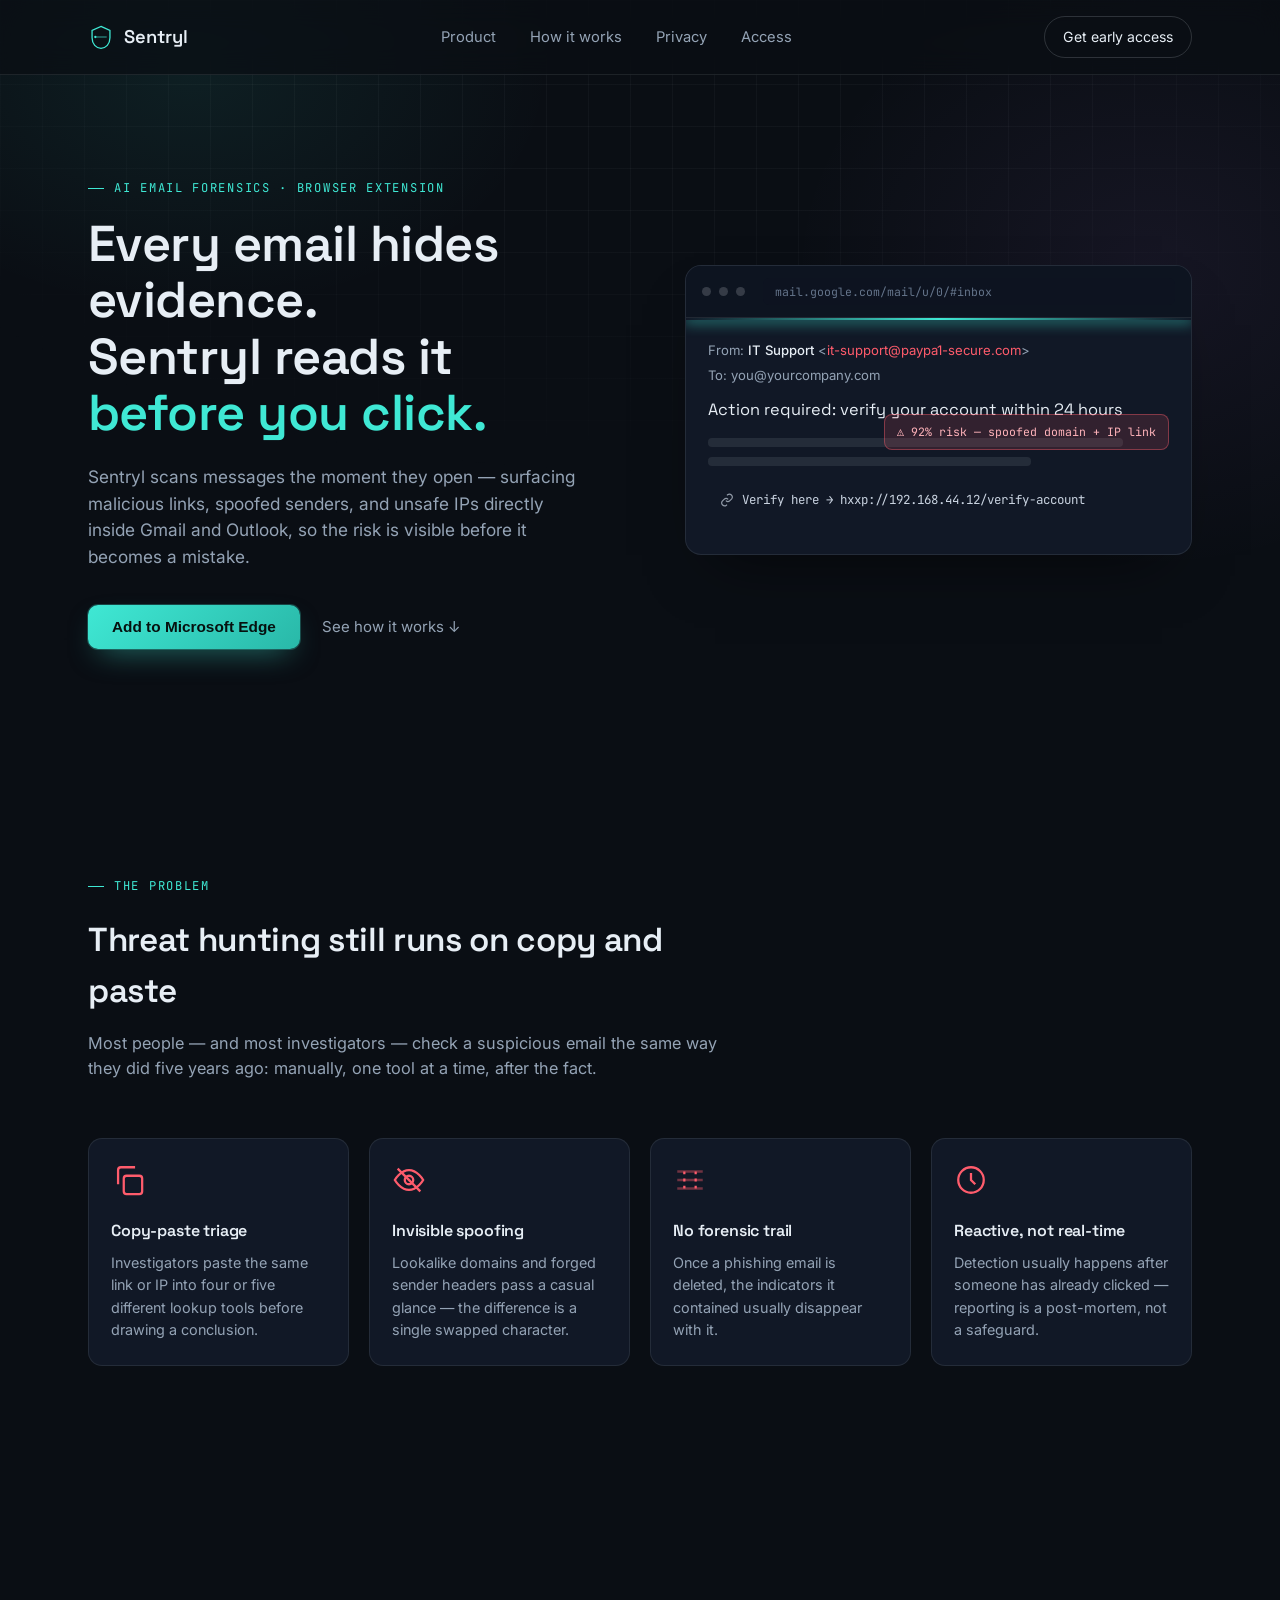
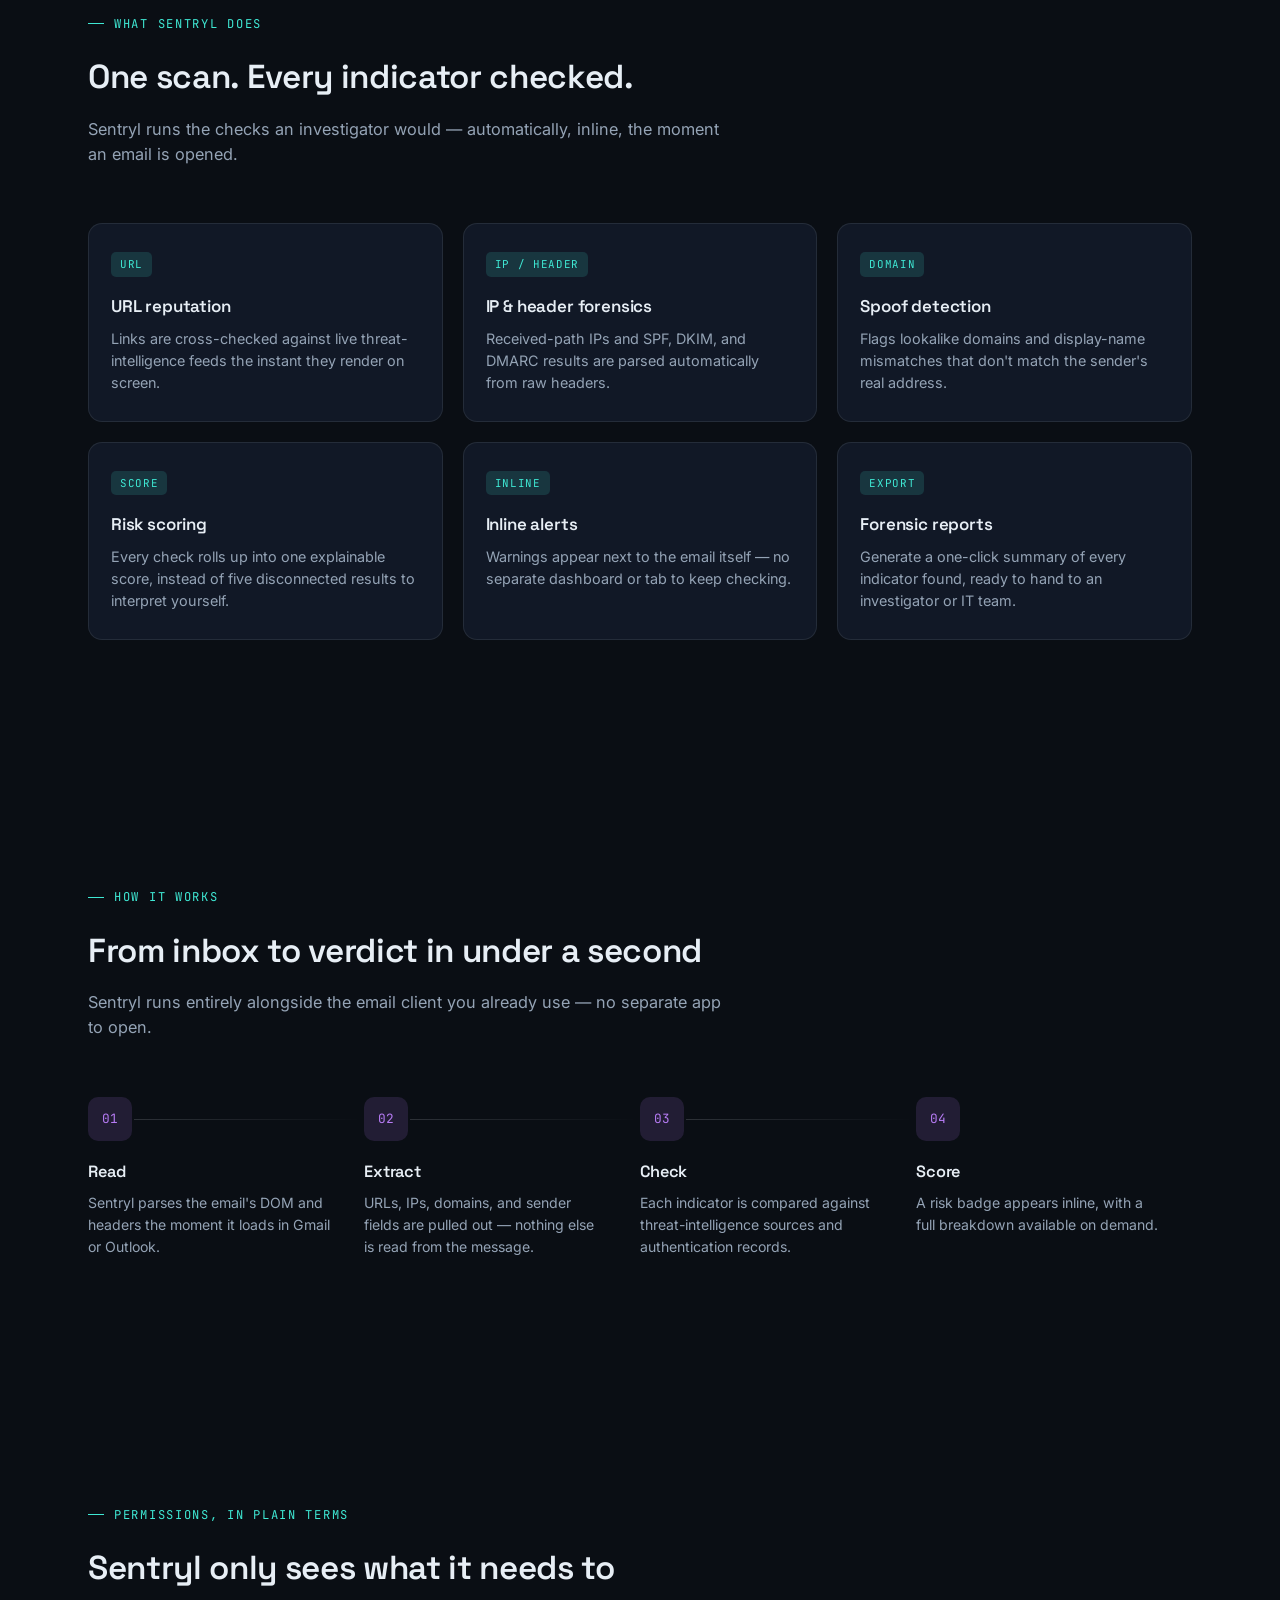
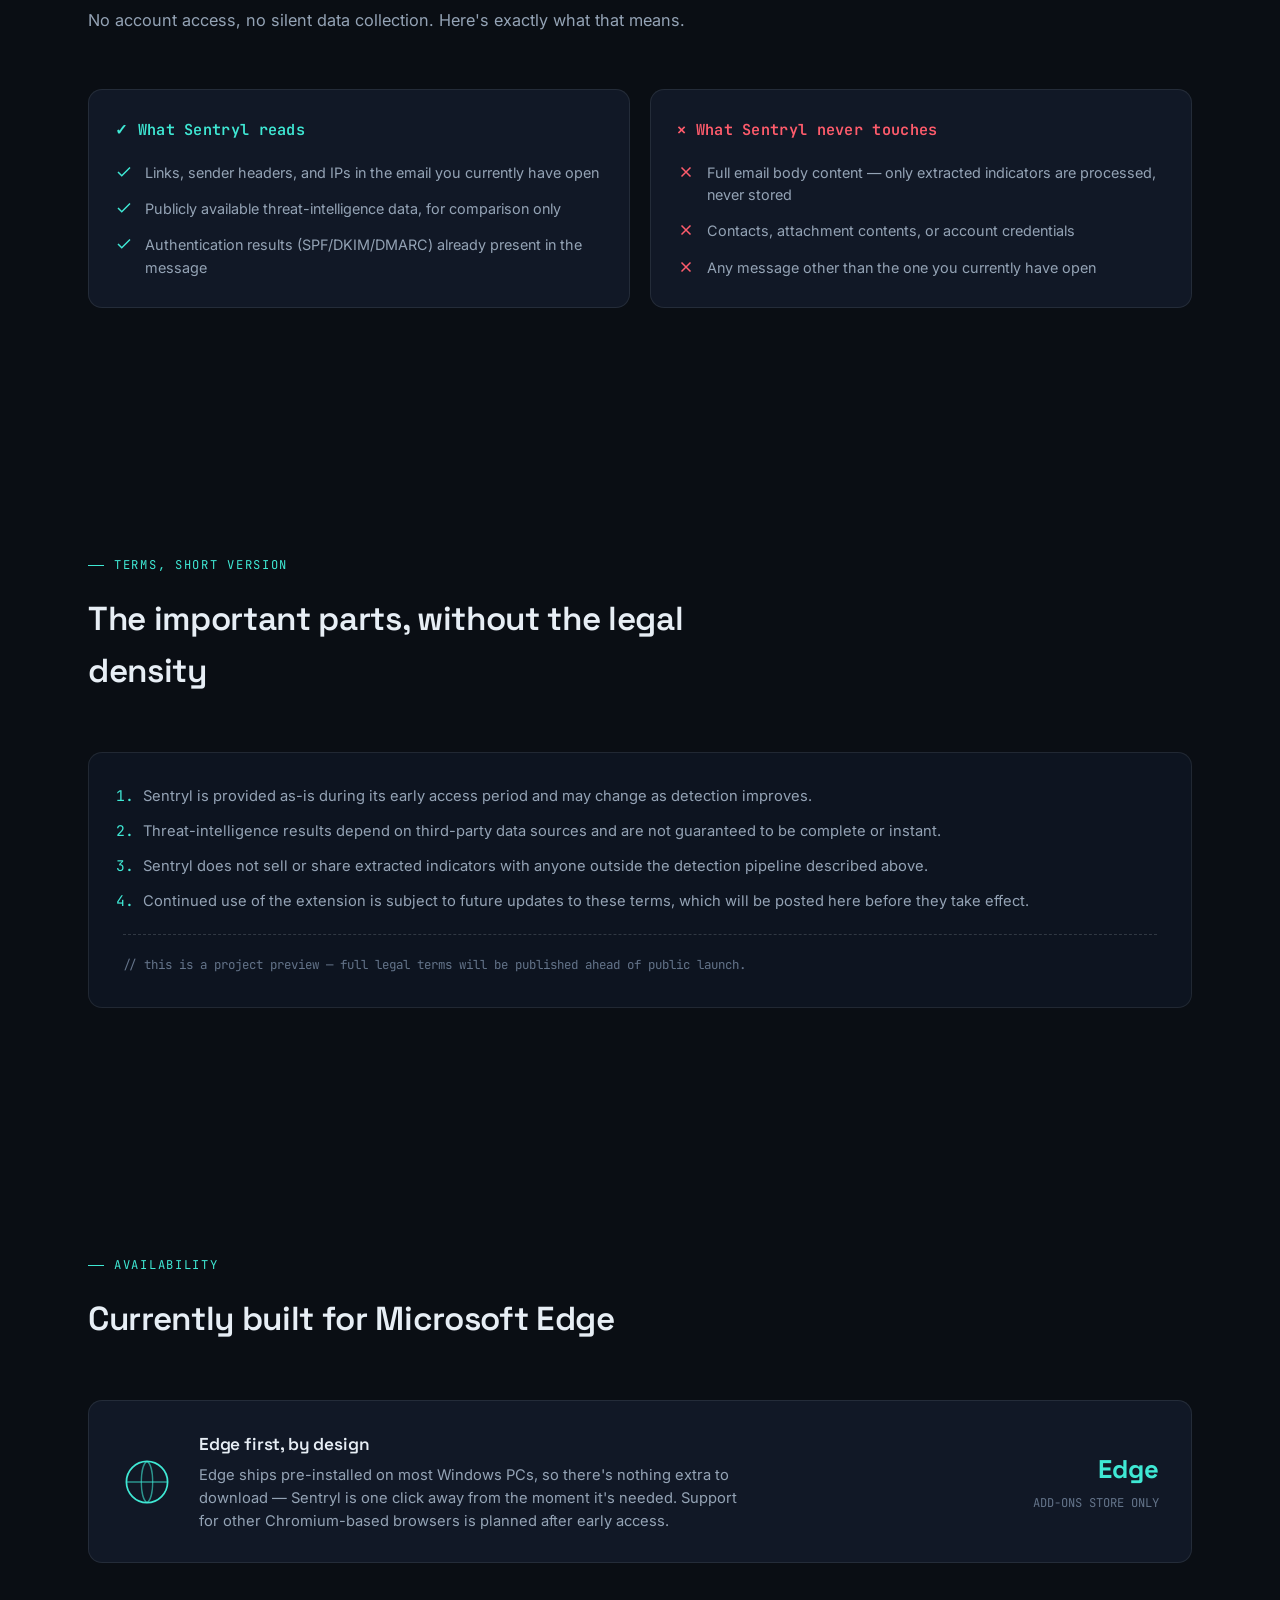
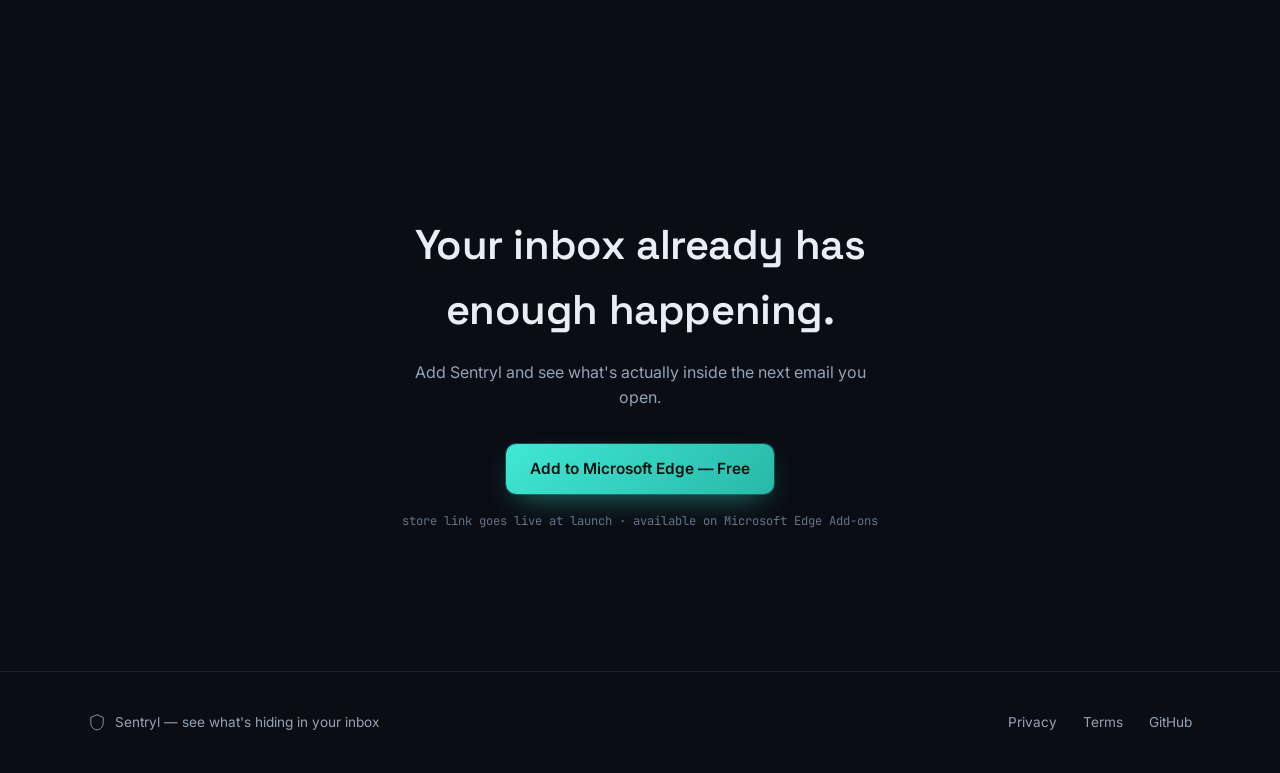
==== index.html @ f39b72b2 "Add files via upload" ====
<!DOCTYPE html>
<html lang="en">
<head>
<meta charset="UTF-8">
<meta name="viewport" content="width=device-width, initial-scale=1.0">
<title>Sentryl — See what's hiding in your inbox</title>
<link rel="preconnect" href="https://fonts.googleapis.com">
<link rel="preconnect" href="https://fonts.gstatic.com" crossorigin>
<link href="https://fonts.googleapis.com/css2?family=Space+Grotesk:wght@400;500;600;700&family=Inter:wght@400;500;600&family=JetBrains+Mono:wght@400;500;600&display=swap" rel="stylesheet">
<style>
  :root{
    --bg: #0a0e14;
    --bg-alt: #0d1320;
    --panel: #111826;
    --panel-2: #0d1420;
    --border: rgba(231,238,245,0.09);
    --border-strong: rgba(231,238,245,0.16);
    --text: #e7eef5;
    --muted: #94a3b5;
    --muted-dim: #64748a;
    --cyan: #3fe8d4;
    --cyan-dim: rgba(63,232,212,0.14);
    --violet: #b77cf5;
    --violet-dim: rgba(183,124,245,0.14);
    --danger: #ff5c6c;
    --danger-dim: rgba(255,92,108,0.14);
    --radius: 14px;
    --container: 1160px;
  }

  *{ box-sizing: border-box; }
  html{ scroll-behavior: smooth; }

  body{
    margin:0;
    background: var(--bg);
    color: var(--text);
    font-family: 'Inter', system-ui, sans-serif;
    line-height: 1.55;
    -webkit-font-smoothing: antialiased;
  }

  h1,h2,h3{
    font-family: 'Space Grotesk', sans-serif;
    font-weight: 600;
    letter-spacing: -0.01em;
    margin: 0;
  }

  .mono{ font-family: 'JetBrains Mono', monospace; }

  a{ color: inherit; text-decoration: none; }
  img{ max-width:100%; display:block; }

  ::selection{ background: var(--cyan-dim); color: var(--cyan); }

  :focus-visible{
    outline: 2px solid var(--cyan);
    outline-offset: 3px;
    border-radius: 4px;
  }

  .container{
    max-width: var(--container);
    margin: 0 auto;
    padding: 0 28px;
  }

  section{ position: relative; padding: 120px 0; }
  @media (max-width: 720px){ section{ padding: 80px 0; } }

  /* ---------- background atmosphere ---------- */
  .grid-glow{
    position: fixed;
    inset: 0;
    z-index: -1;
    background:
      radial-gradient(600px 400px at 15% 8%, rgba(63,232,212,0.08), transparent 60%),
      radial-gradient(600px 500px at 90% 30%, rgba(183,124,245,0.07), transparent 60%),
      linear-gradient(var(--bg), var(--bg));
    background-color: var(--bg);
  }
  .grid-glow::before{
    content:"";
    position:absolute; inset:0;
    background-image:
      linear-gradient(rgba(231,238,245,0.035) 1px, transparent 1px),
      linear-gradient(90deg, rgba(231,238,245,0.035) 1px, transparent 1px);
    background-size: 42px 42px;
    mask-image: radial-gradient(ellipse 80% 60% at 50% 0%, #000 40%, transparent 90%);
  }

  /* ---------- nav ---------- */
  header{
    position: sticky; top:0; z-index: 50;
    background: rgba(10,14,20,0.72);
    backdrop-filter: blur(14px);
    border-bottom: 1px solid var(--border);
  }
  .nav{
    display:flex; align-items:center; justify-content:space-between;
    height: 74px;
  }
  .brand{ display:flex; align-items:center; gap:10px; font-family:'Space Grotesk'; font-weight:600; font-size:1.15rem; }
  .brand svg{ width:26px; height:26px; }
  .nav-links{ display:flex; gap:34px; }
  .nav-links a{
    font-size: 0.92rem; color: var(--muted); transition: color .2s ease;
  }
  .nav-links a:hover{ color: var(--text); }
  .nav-cta{
    display:inline-flex; align-items:center; gap:8px;
    background: transparent;
    border: 1px solid var(--border-strong);
    color: var(--text);
    padding: 9px 18px;
    border-radius: 999px;
    font-size: 0.88rem;
    cursor:pointer;
    transition: border-color .2s ease, background .2s ease;
  }
  .nav-cta:hover{ border-color: var(--cyan); background: var(--cyan-dim); }
  .nav-mobile-hide{ display:flex; }
  @media (max-width: 780px){ .nav-mobile-hide{ display:none; } }

  /* ---------- eyebrow ---------- */
  .eyebrow{
    display:inline-flex; align-items:center; gap:10px;
    font-family:'JetBrains Mono', monospace;
    font-size: 0.76rem;
    letter-spacing: 0.14em;
    text-transform: uppercase;
    color: var(--cyan);
    margin-bottom: 18px;
  }
  .eyebrow::before{
    content:""; width:16px; height:1px; background: var(--cyan);
  }

  /* ---------- hero ---------- */
  .hero{ padding-top: 96px; padding-bottom: 100px; }
  .hero-grid{
    display:grid; grid-template-columns: 1.05fr 1fr; gap: 64px; align-items:center;
  }
  @media (max-width: 900px){ .hero-grid{ grid-template-columns: 1fr; gap: 56px; } }

  .hero h1{
    font-size: clamp(2.1rem, 4vw, 3.15rem);
    line-height: 1.12;
  }
  .hero h1 .accent{ color: var(--cyan); }
  .hero p.lead{
    color: var(--muted);
    font-size: 1.08rem;
    max-width: 46ch;
    margin-top: 22px;
  }
  .hero-actions{ display:flex; align-items:center; gap: 22px; margin-top: 34px; flex-wrap: wrap; }

  .btn-primary{
    display:inline-flex; align-items:center; gap:10px;
    background: linear-gradient(135deg, var(--cyan), #29b8a8);
    color: #06110f;
    font-weight: 600;
    padding: 13px 24px;
    border-radius: 10px;
    font-size: 0.96rem;
    border: none;
    cursor: pointer;
    box-shadow: 0 0 0 1px rgba(63,232,212,0.25), 0 12px 30px -12px rgba(63,232,212,0.55);
    transition: transform .18s ease, box-shadow .18s ease;
  }
  .btn-primary:hover{ transform: translateY(-2px); box-shadow: 0 0 0 1px rgba(63,232,212,0.4), 0 16px 36px -10px rgba(63,232,212,0.7); }

  .link-more{
    display:inline-flex; align-items:center; gap:7px;
    color: var(--muted); font-size: 0.94rem;
    border-bottom: 1px solid transparent;
    transition: color .2s ease, border-color .2s ease;
  }
  .link-more:hover{ color: var(--text); border-color: var(--muted); }

  /* ---------- mock browser / scan visual ---------- */
  .scan-card{
    background: var(--panel);
    border: 1px solid var(--border);
    border-radius: 16px;
    overflow: hidden;
    box-shadow: 0 30px 60px -30px rgba(0,0,0,0.6);
  }
  .chrome-bar{
    display:flex; align-items:center; gap:8px;
    padding: 12px 16px;
    background: var(--panel-2);
    border-bottom: 1px solid var(--border);
  }
  .dot{ width:9px; height:9px; border-radius:50%; background: rgba(231,238,245,0.18); }
  .addr{
    margin-left: 10px;
    font-family:'JetBrains Mono', monospace;
    font-size: 0.72rem;
    color: var(--muted-dim);
    background: var(--bg-alt);
    padding: 5px 12px;
    border-radius: 6px;
    flex:1;
    overflow:hidden; white-space:nowrap; text-overflow:ellipsis;
  }

  .email-view{
    position: relative;
    padding: 22px 22px 26px;
    height: 236px;
    overflow: hidden;
  }
  .email-meta{ font-size: 0.82rem; color: var(--muted); margin-bottom: 4px; }
  .email-meta b{ color: var(--text); font-weight:500; }
  .email-meta .from-domain{ color: var(--danger); }
  .email-subject{ font-family:'Space Grotesk'; font-size: 1.02rem; margin: 12px 0 16px; }
  .email-body-line{ height: 9px; border-radius: 4px; background: rgba(231,238,245,0.09); margin-bottom: 10px; }
  .email-body-line.w-90{ width: 90%; }
  .email-body-line.w-70{ width: 70%; }

  .flagged-link{
    position: relative;
    display:flex; align-items:center; gap:8px;
    font-family:'JetBrains Mono', monospace;
    font-size: 0.78rem;
    color: #c9d3e0;
    background: transparent;
    border: 1px solid transparent;
    border-radius: 7px;
    padding: 9px 11px;
    margin-top: 14px;
    animation: flagPulse 4.5s linear infinite;
  }
  .flagged-link svg{ width:14px; height:14px; flex-shrink:0; opacity:.7; }

  .risk-badge{
    position:absolute;
    top: 96px; right: 22px;
    display:flex; align-items:center; gap:8px;
    background: var(--danger-dim);
    border: 1px solid rgba(255,92,108,0.4);
    color: #ffb3ba;
    font-family:'JetBrains Mono', monospace;
    font-size: 0.72rem;
    padding: 8px 12px;
    border-radius: 8px;
    animation: badgeIn 4.5s linear infinite;
  }

  .scan-line{
    position:absolute; left:0; right:0; top:0;
    height: 2px;
    background: linear-gradient(90deg, transparent, var(--cyan), transparent);
    box-shadow: 0 0 14px 2px rgba(63,232,212,0.7);
    animation: sweep 4.5s linear infinite;
  }

  @keyframes sweep{
    0%   { transform: translateY(0);    opacity: .95; }
    46%  { transform: translateY(206px);opacity: .95; }
    54%  { opacity: 0; }
    100% { opacity: 0; transform: translateY(0); }
  }
  @keyframes flagPulse{
    0%, 44%  { background: transparent; border-color: transparent; }
    50%, 82% { background: rgba(255,92,108,0.12); border-color: rgba(255,92,108,0.4); }
    92%,100% { background: transparent; border-color: transparent; }
  }
  @keyframes badgeIn{
    0%, 46%  { opacity: 0; transform: translate(8px,-4px) scale(.94); }
    54%, 84% { opacity: 1; transform: translate(0,0) scale(1); }
    94%,100% { opacity: 0; transform: translate(8px,-4px) scale(.94); }
  }

  /* ---------- reveal on scroll ---------- */
  .reveal{ opacity: 0; transform: translateY(18px); transition: opacity .7s ease, transform .7s ease; }
  .reveal.in-view{ opacity: 1; transform: translateY(0); }

  /* ---------- section heads ---------- */
  .section-head{ max-width: 640px; margin-bottom: 56px; }
  .section-head h2{ font-size: clamp(1.6rem, 2.6vw, 2.1rem); }
  .section-head p{ color: var(--muted); margin-top: 14px; font-size: 1.02rem; }

  /* ---------- problem cards ---------- */
  .problem-grid{ display:grid; grid-template-columns: repeat(4, 1fr); gap: 20px; }
  @media (max-width: 980px){ .problem-grid{ grid-template-columns: repeat(2, 1fr); } }
  @media (max-width: 560px){ .problem-grid{ grid-template-columns: 1fr; } }

  .p-card{
    background: var(--panel);
    border: 1px solid var(--border);
    border-radius: var(--radius);
    padding: 24px 22px;
  }
  .p-card .icon{ width:34px; height:34px; color: var(--danger); margin-bottom: 16px; }
  .p-card h3{ font-size: 1rem; font-weight:600; margin-bottom:8px; }
  .p-card p{ color: var(--muted); font-size: 0.9rem; margin:0; }

  /* ---------- feature grid ---------- */
  .feature-grid{ display:grid; grid-template-columns: repeat(3, 1fr); gap: 20px; }
  @media (max-width: 900px){ .feature-grid{ grid-template-columns: repeat(2, 1fr); } }
  @media (max-width: 560px){ .feature-grid{ grid-template-columns: 1fr; } }

  .f-card{
    background: var(--panel);
    border: 1px solid var(--border);
    border-radius: var(--radius);
    padding: 26px 22px;
    transition: border-color .25s ease, transform .25s ease;
  }
  .f-card:hover{ border-color: rgba(63,232,212,0.35); transform: translateY(-3px); }
  .f-tag{
    display:inline-block;
    font-family:'JetBrains Mono', monospace;
    font-size: 0.68rem;
    letter-spacing: 0.06em;
    color: var(--cyan);
    background: var(--cyan-dim);
    padding: 4px 9px;
    border-radius: 5px;
    margin-bottom: 16px;
  }
  .f-card h3{ font-size: 1.06rem; margin-bottom: 8px; }
  .f-card p{ color: var(--muted); font-size: 0.9rem; margin:0; }

  /* ---------- how it works ---------- */
  .steps{
    display:grid; grid-template-columns: repeat(4, 1fr); gap: 0;
    position: relative;
  }
  @media (max-width: 900px){ .steps{ grid-template-columns: 1fr; gap: 28px; } }

  .step{ position: relative; padding: 0 22px 0 0; }
  .step:not(:last-child)::after{
    content:"";
    position:absolute; top: 22px; right: -2px; width: calc(100% - 44px); height: 1px;
    background: linear-gradient(90deg, var(--border-strong), transparent);
  }
  @media (max-width: 900px){ .step:not(:last-child)::after{ display:none; } }
  .step-num{
    font-family:'JetBrains Mono', monospace;
    font-size: 0.8rem;
    color: var(--violet);
    background: var(--violet-dim);
    width: 44px; height: 44px;
    display:flex; align-items:center; justify-content:center;
    border-radius: 10px;
    margin-bottom: 18px;
  }
  .step h3{ font-size: 1.02rem; margin-bottom: 8px; }
  .step p{ color: var(--muted); font-size: 0.88rem; margin: 0; padding-right: 12px; }

  /* ---------- permissions ---------- */
  .perm-grid{ display:grid; grid-template-columns: 1fr 1fr; gap: 20px; }
  @media (max-width: 760px){ .perm-grid{ grid-template-columns: 1fr; } }
  .perm-card{
    background: var(--panel);
    border: 1px solid var(--border);
    border-radius: var(--radius);
    padding: 28px 26px;
  }
  .perm-card h3{
    display:flex; align-items:center; gap:10px;
    font-size: 0.95rem; font-family:'JetBrains Mono', monospace; letter-spacing:0.02em;
    margin-bottom: 20px;
  }
  .perm-card.yes h3{ color: var(--cyan); }
  .perm-card.no h3{ color: var(--danger); }
  .perm-list{ list-style:none; margin:0; padding:0; display:flex; flex-direction:column; gap:14px; }
  .perm-list li{ display:flex; gap:12px; font-size: 0.9rem; color: var(--muted); }
  .perm-list svg{ width:18px; height:18px; flex-shrink:0; margin-top:1px; }
  .perm-card.yes svg{ color: var(--cyan); }
  .perm-card.no svg{ color: var(--danger); }

  /* ---------- terms ---------- */
  .terms-panel{
    background: var(--panel-2);
    border: 1px solid var(--border);
    border-radius: var(--radius);
    padding: 32px 34px;
  }
  .terms-panel ol{ margin: 0; padding-left: 20px; color: var(--muted); font-size: 0.92rem; display:flex; flex-direction:column; gap: 12px; }
  .terms-panel li::marker{ color: var(--cyan); font-family:'JetBrains Mono', monospace; }
  .terms-note{
    margin-top: 22px;
    padding-top: 20px;
    border-top: 1px dashed var(--border-strong);
    font-family:'JetBrains Mono', monospace;
    font-size: 0.78rem;
    color: var(--muted-dim);
  }

  /* ---------- availability ---------- */
  .avail-box{
    display:flex; align-items:center; gap: 26px;
    background: var(--panel);
    border: 1px solid var(--border);
    border-radius: var(--radius);
    padding: 30px 32px;
    flex-wrap: wrap;
  }
  .browser-icon{ width:52px; height:52px; flex-shrink:0; }
  .avail-box h3{ font-size: 1.08rem; margin-bottom: 6px; }
  .avail-box p{ color: var(--muted); font-size: 0.92rem; margin:0; max-width: 60ch; }
  .avail-box .stat{ margin-left:auto; text-align:right; }
  @media (max-width: 640px){ .avail-box .stat{ margin-left:0; text-align:left; } }
  .avail-box .stat b{ font-family:'Space Grotesk'; font-size: 1.6rem; color: var(--cyan); display:block; }
  .avail-box .stat span{ font-size: 0.76rem; color: var(--muted-dim); font-family:'JetBrains Mono', monospace; }

  /* ---------- final cta ---------- */
  .cta-section{
    text-align:center;
    padding: 130px 0 140px;
  }
  .cta-section h2{ font-size: clamp(1.8rem, 3.4vw, 2.6rem); max-width: 20ch; margin: 0 auto; }
  .cta-section p{ color: var(--muted); margin: 18px auto 34px; max-width: 46ch; }
  .cta-note{ margin-top: 18px; font-family:'JetBrains Mono', monospace; font-size: 0.76rem; color: var(--muted-dim); }

  /* ---------- footer ---------- */
  footer{
    border-top: 1px solid var(--border);
    padding: 40px 0;
  }
  .footer-row{ display:flex; justify-content:space-between; align-items:center; flex-wrap:wrap; gap: 16px; }
  .footer-links{ display:flex; gap: 26px; }
  .footer-links a{ font-size: 0.85rem; color: var(--muted); }
  .footer-links a:hover{ color: var(--text); }
  .footer-brand{ display:flex; align-items:center; gap:9px; color: var(--muted); font-size: 0.85rem; }

  @media (prefers-reduced-motion: reduce){
    *{ animation-duration: 0.001ms !important; animation-iteration-count: 1 !important; transition-duration: 0.001ms !important; }
  }
</style>
</head>
<body>

<div class="grid-glow"></div>

<header>
  <div class="container nav">
    <div class="brand">
      <svg viewBox="0 0 32 32" fill="none">
        <path d="M16 3 27 8v9c0 8-5 12.5-11 13-6-.5-11-5-11-13V8L16 3Z" stroke="#3fe8d4" stroke-width="1.6"/>
        <path d="M9 16h14" stroke="#3fe8d4" stroke-width="1.6" opacity="0.55"/>
        <circle cx="9" cy="16" r="1.4" fill="#3fe8d4"/>
      </svg>
      Sentryl
    </div>
    <nav class="nav-links nav-mobile-hide">
      <a href="#solution">Product</a>
      <a href="#how-it-works">How it works</a>
      <a href="#permissions">Privacy</a>
      <a href="#availability">Access</a>
    </nav>
    <a href="#cta" class="nav-cta">Get early access</a>
  </div>
</header>

<main>

  <!-- HERO -->
  <section class="hero">
    <div class="container hero-grid">
      <div>
        <div class="eyebrow">AI email forensics · browser extension</div>
        <h1>Every email hides evidence.<br>Sentryl reads it <span class="accent">before you click.</span></h1>
        <p class="lead">Sentryl scans messages the moment they open — surfacing malicious links, spoofed senders, and unsafe IPs directly inside Gmail and Outlook, so the risk is visible before it becomes a mistake.</p>
        <div class="hero-actions">
          <button class="btn-primary" onclick="document.getElementById('cta').scrollIntoView({behavior:'smooth'})">
            Add to Microsoft Edge
          </button>
          <a href="#how-it-works" class="link-more">See how it works ↓</a>
        </div>
      </div>

      <div class="scan-card reveal">
        <div class="chrome-bar">
          <span class="dot"></span><span class="dot"></span><span class="dot"></span>
          <span class="addr mono">mail.google.com/mail/u/0/#inbox</span>
        </div>
        <div class="email-view">
          <div class="scan-line"></div>
          <div class="email-meta">From: <b>IT Support</b> &lt;<span class="from-domain">it-support@paypa1-secure.com</span>&gt;</div>
          <div class="email-meta">To: you@yourcompany.com</div>
          <div class="email-subject">Action required: verify your account within 24 hours</div>
          <div class="email-body-line w-90"></div>
          <div class="email-body-line w-70"></div>
          <div class="flagged-link mono">
            <svg viewBox="0 0 24 24" fill="none" stroke="currentColor" stroke-width="2"><path d="M10 13a5 5 0 0 0 7 0l3-3a5 5 0 0 0-7-7l-1 1"/><path d="M14 11a5 5 0 0 0-7 0l-3 3a5 5 0 0 0 7 7l1-1"/></svg>
            Verify here → hxxp://192.168.44.12/verify-account
          </div>
          <div class="risk-badge">⚠ 92% risk — spoofed domain + IP link</div>
        </div>
      </div>
    </div>
  </section>

  <!-- PROBLEM -->
  <section id="problem">
    <div class="container">
      <div class="section-head reveal">
        <div class="eyebrow">The problem</div>
        <h2>Threat hunting still runs on copy and paste</h2>
        <p>Most people — and most investigators — check a suspicious email the same way they did five years ago: manually, one tool at a time, after the fact.</p>
      </div>
      <div class="problem-grid">
        <div class="p-card reveal">
          <svg class="icon" viewBox="0 0 24 24" fill="none" stroke="currentColor" stroke-width="1.6"><rect x="9" y="9" width="13" height="13" rx="2"/><path d="M5 15V5a2 2 0 0 1 2-2h10"/></svg>
          <h3>Copy-paste triage</h3>
          <p>Investigators paste the same link or IP into four or five different lookup tools before drawing a conclusion.</p>
        </div>
        <div class="p-card reveal">
          <svg class="icon" viewBox="0 0 24 24" fill="none" stroke="currentColor" stroke-width="1.6"><path d="M2 12s4-7 10-7 10 7 10 7-4 7-10 7-10-7-10-7Z"/><circle cx="12" cy="12" r="3"/><path d="M4 4l16 16"/></svg>
          <h3>Invisible spoofing</h3>
          <p>Lookalike domains and forged sender headers pass a casual glance — the difference is a single swapped character.</p>
        </div>
        <div class="p-card reveal">
          <svg class="icon" viewBox="0 0 24 24" fill="none" stroke="currentColor" stroke-width="1.6"><path d="M3 6h18M3 12h18M3 18h18" opacity=".4"/><path d="M8 6v12M16 6v12" stroke-dasharray="2 3"/></svg>
          <h3>No forensic trail</h3>
          <p>Once a phishing email is deleted, the indicators it contained usually disappear with it.</p>
        </div>
        <div class="p-card reveal">
          <svg class="icon" viewBox="0 0 24 24" fill="none" stroke="currentColor" stroke-width="1.6"><circle cx="12" cy="12" r="9"/><path d="M12 7v5l3 3"/></svg>
          <h3>Reactive, not real-time</h3>
          <p>Detection usually happens after someone has already clicked — reporting is a post-mortem, not a safeguard.</p>
        </div>
      </div>
    </div>
  </section>

  <!-- SOLUTION -->
  <section id="solution">
    <div class="container">
      <div class="section-head reveal">
        <div class="eyebrow">What Sentryl does</div>
        <h2>One scan. Every indicator checked.</h2>
        <p>Sentryl runs the checks an investigator would — automatically, inline, the moment an email is opened.</p>
      </div>
      <div class="feature-grid">
        <div class="f-card reveal">
          <span class="f-tag">URL</span>
          <h3>URL reputation</h3>
          <p>Links are cross-checked against live threat-intelligence feeds the instant they render on screen.</p>
        </div>
        <div class="f-card reveal">
          <span class="f-tag">IP / HEADER</span>
          <h3>IP &amp; header forensics</h3>
          <p>Received-path IPs and SPF, DKIM, and DMARC results are parsed automatically from raw headers.</p>
        </div>
        <div class="f-card reveal">
          <span class="f-tag">DOMAIN</span>
          <h3>Spoof detection</h3>
          <p>Flags lookalike domains and display-name mismatches that don't match the sender's real address.</p>
        </div>
        <div class="f-card reveal">
          <span class="f-tag">SCORE</span>
          <h3>Risk scoring</h3>
          <p>Every check rolls up into one explainable score, instead of five disconnected results to interpret yourself.</p>
        </div>
        <div class="f-card reveal">
          <span class="f-tag">INLINE</span>
          <h3>Inline alerts</h3>
          <p>Warnings appear next to the email itself — no separate dashboard or tab to keep checking.</p>
        </div>
        <div class="f-card reveal">
          <span class="f-tag">EXPORT</span>
          <h3>Forensic reports</h3>
          <p>Generate a one-click summary of every indicator found, ready to hand to an investigator or IT team.</p>
        </div>
      </div>
    </div>
  </section>

  <!-- HOW IT WORKS -->
  <section id="how-it-works">
    <div class="container">
      <div class="section-head reveal">
        <div class="eyebrow">How it works</div>
        <h2>From inbox to verdict in under a second</h2>
        <p>Sentryl runs entirely alongside the email client you already use — no separate app to open.</p>
      </div>
      <div class="steps">
        <div class="step reveal">
          <div class="step-num mono">01</div>
          <h3>Read</h3>
          <p>Sentryl parses the email's DOM and headers the moment it loads in Gmail or Outlook.</p>
        </div>
        <div class="step reveal">
          <div class="step-num mono">02</div>
          <h3>Extract</h3>
          <p>URLs, IPs, domains, and sender fields are pulled out — nothing else is read from the message.</p>
        </div>
        <div class="step reveal">
          <div class="step-num mono">03</div>
          <h3>Check</h3>
          <p>Each indicator is compared against threat-intelligence sources and authentication records.</p>
        </div>
        <div class="step reveal">
          <div class="step-num mono">04</div>
          <h3>Score</h3>
          <p>A risk badge appears inline, with a full breakdown available on demand.</p>
        </div>
      </div>
    </div>
  </section>

  <!-- PERMISSIONS -->
  <section id="permissions">
    <div class="container">
      <div class="section-head reveal">
        <div class="eyebrow">Permissions, in plain terms</div>
        <h2>Sentryl only sees what it needs to</h2>
        <p>No account access, no silent data collection. Here's exactly what that means.</p>
      </div>
      <div class="perm-grid">
        <div class="perm-card yes reveal">
          <h3>✓ What Sentryl reads</h3>
          <ul class="perm-list">
            <li><svg viewBox="0 0 24 24" fill="none" stroke="currentColor" stroke-width="2"><path d="M20 6 9 17l-5-5"/></svg>Links, sender headers, and IPs in the email you currently have open</li>
            <li><svg viewBox="0 0 24 24" fill="none" stroke="currentColor" stroke-width="2"><path d="M20 6 9 17l-5-5"/></svg>Publicly available threat-intelligence data, for comparison only</li>
            <li><svg viewBox="0 0 24 24" fill="none" stroke="currentColor" stroke-width="2"><path d="M20 6 9 17l-5-5"/></svg>Authentication results (SPF/DKIM/DMARC) already present in the message</li>
          </ul>
        </div>
        <div class="perm-card no reveal">
          <h3>✕ What Sentryl never touches</h3>
          <ul class="perm-list">
            <li><svg viewBox="0 0 24 24" fill="none" stroke="currentColor" stroke-width="2"><path d="M18 6 6 18M6 6l12 12"/></svg>Full email body content — only extracted indicators are processed, never stored</li>
            <li><svg viewBox="0 0 24 24" fill="none" stroke="currentColor" stroke-width="2"><path d="M18 6 6 18M6 6l12 12"/></svg>Contacts, attachment contents, or account credentials</li>
            <li><svg viewBox="0 0 24 24" fill="none" stroke="currentColor" stroke-width="2"><path d="M18 6 6 18M6 6l12 12"/></svg>Any message other than the one you currently have open</li>
          </ul>
        </div>
      </div>
    </div>
  </section>

  <!-- TERMS -->
  <section id="terms">
    <div class="container">
      <div class="section-head reveal">
        <div class="eyebrow">Terms, short version</div>
        <h2>The important parts, without the legal density</h2>
      </div>
      <div class="terms-panel reveal">
        <ol>
          <li>Sentryl is provided as-is during its early access period and may change as detection improves.</li>
          <li>Threat-intelligence results depend on third-party data sources and are not guaranteed to be complete or instant.</li>
          <li>Sentryl does not sell or share extracted indicators with anyone outside the detection pipeline described above.</li>
          <li>Continued use of the extension is subject to future updates to these terms, which will be posted here before they take effect.</li>
        </ol>
        <div class="terms-note">// this is a project preview — full legal terms will be published ahead of public launch.</div>
      </div>
    </div>
  </section>

  <!-- AVAILABILITY -->
  <section id="availability">
    <div class="container">
      <div class="section-head reveal">
        <div class="eyebrow">Availability</div>
        <h2>Currently built for Microsoft Edge</h2>
      </div>
      <div class="avail-box reveal">
        <svg class="browser-icon" viewBox="0 0 48 48" fill="none">
          <circle cx="24" cy="24" r="19" stroke="#3fe8d4" stroke-width="1.6"/>
          <path d="M24 5c7 4 7 34 0 38M24 5c-7 4-7 34 0 38" stroke="#3fe8d4" stroke-width="1.2" opacity=".6"/>
          <path d="M5 24h38" stroke="#3fe8d4" stroke-width="1.2" opacity=".6"/>
        </svg>
        <div>
          <h3>Edge first, by design</h3>
          <p>Edge ships pre-installed on most Windows PCs, so there's nothing extra to download — Sentryl is one click away from the moment it's needed. Support for other Chromium-based browsers is planned after early access.</p>
        </div>
        <div class="stat">
          <b>Edge</b>
          <span>ADD-ONS STORE ONLY</span>
        </div>
      </div>
    </div>
  </section>

  <!-- FINAL CTA -->
  <section class="cta-section" id="cta">
    <div class="container">
      <div class="reveal">
        <h2>Your inbox already has enough happening.</h2>
        <p>Add Sentryl and see what's actually inside the next email you open.</p>
        <a href="#" class="btn-primary" style="text-decoration:none;">Add to Microsoft Edge — Free</a>
        <div class="cta-note">store link goes live at launch · available on Microsoft Edge Add-ons</div>
      </div>
    </div>
  </section>

</main>

<footer>
  <div class="container footer-row">
    <div class="footer-brand">
      <svg width="18" height="18" viewBox="0 0 32 32" fill="none"><path d="M16 3 27 8v9c0 8-5 12.5-11 13-6-.5-11-5-11-13V8L16 3Z" stroke="#94a3b5" stroke-width="1.6"/></svg>
      Sentryl — see what's hiding in your inbox
    </div>
    <div class="footer-links">
      <a href="#permissions">Privacy</a>
      <a href="#terms">Terms</a>
      <a href="#">GitHub</a>
    </div>
  </div>
</footer>

<script>
  const revealEls = document.querySelectorAll('.reveal');
  const io = new IntersectionObserver((entries) => {
    entries.forEach(e => {
      if (e.isIntersecting) {
        e.target.classList.add('in-view');
        io.unobserve(e.target);
      }
    });
  }, { threshold: 0.15 });
  revealEls.forEach(el => io.observe(el));
</script>

</body>
</html>
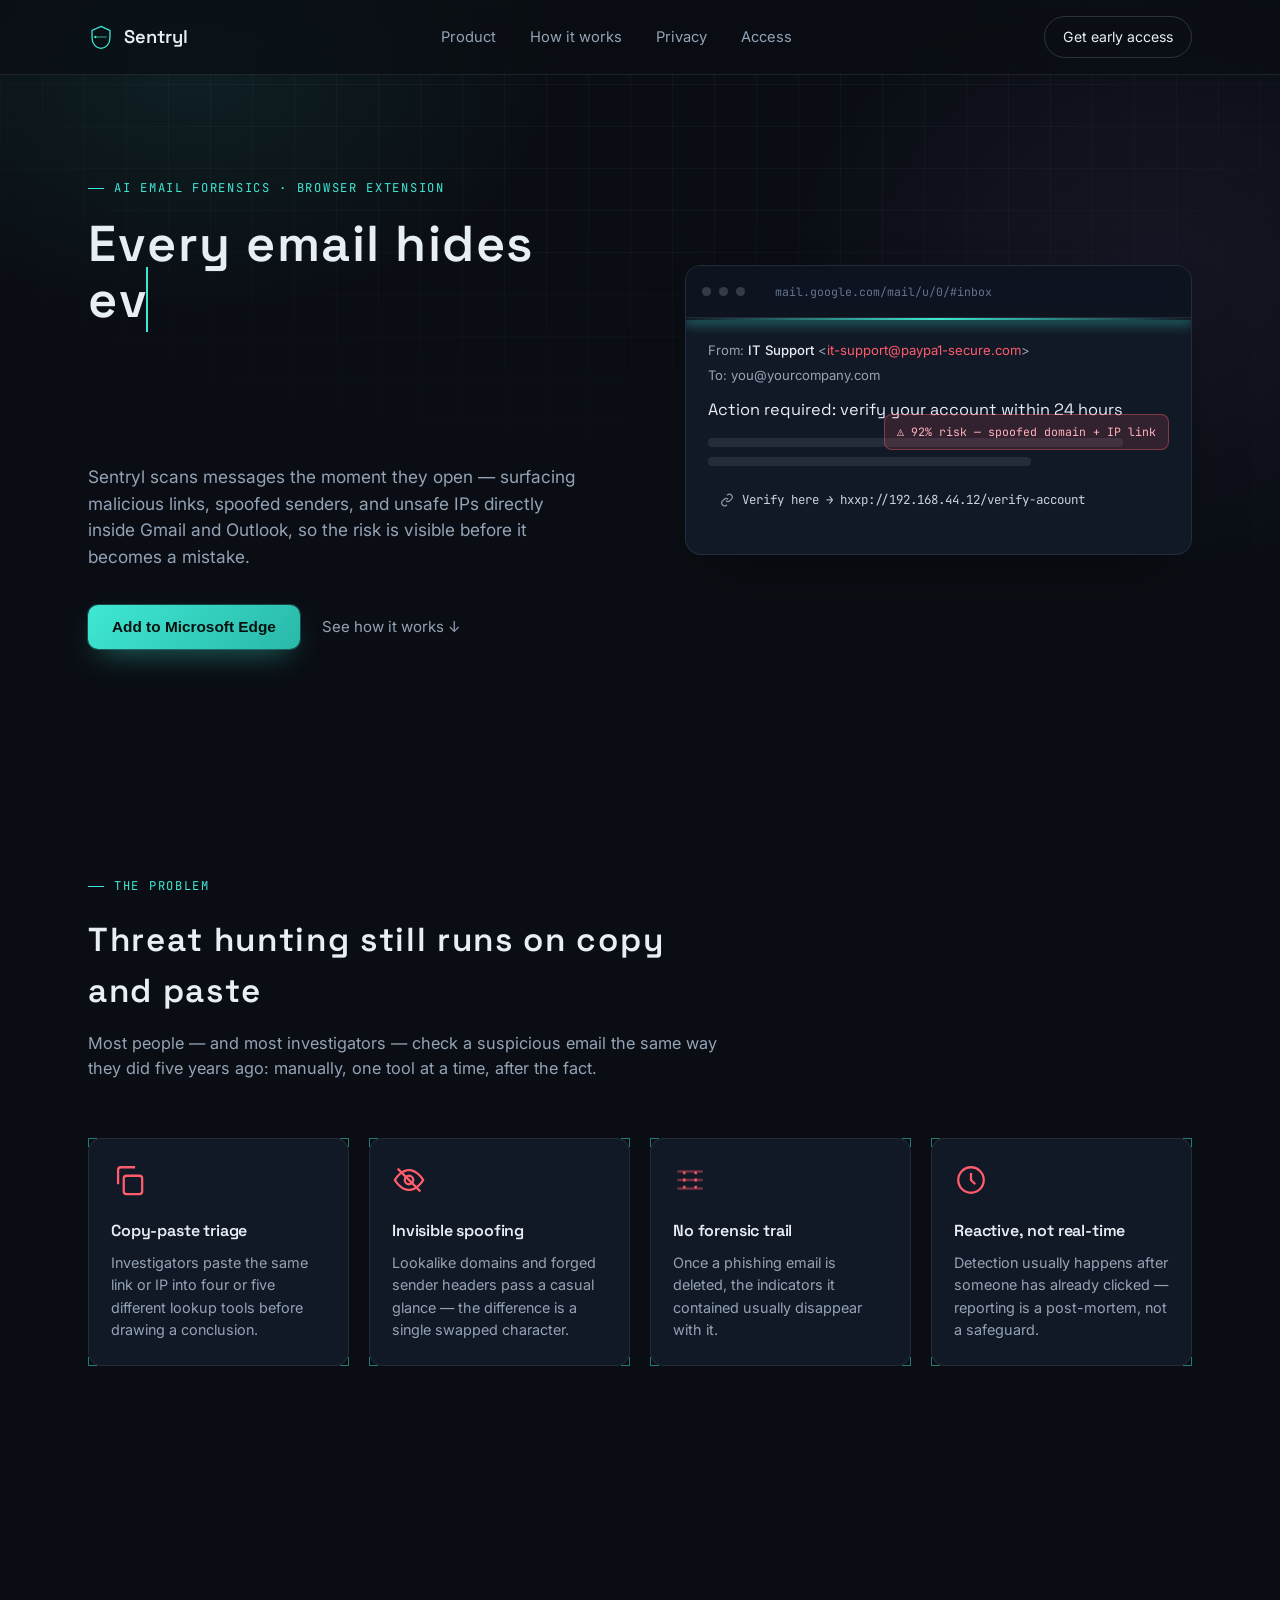
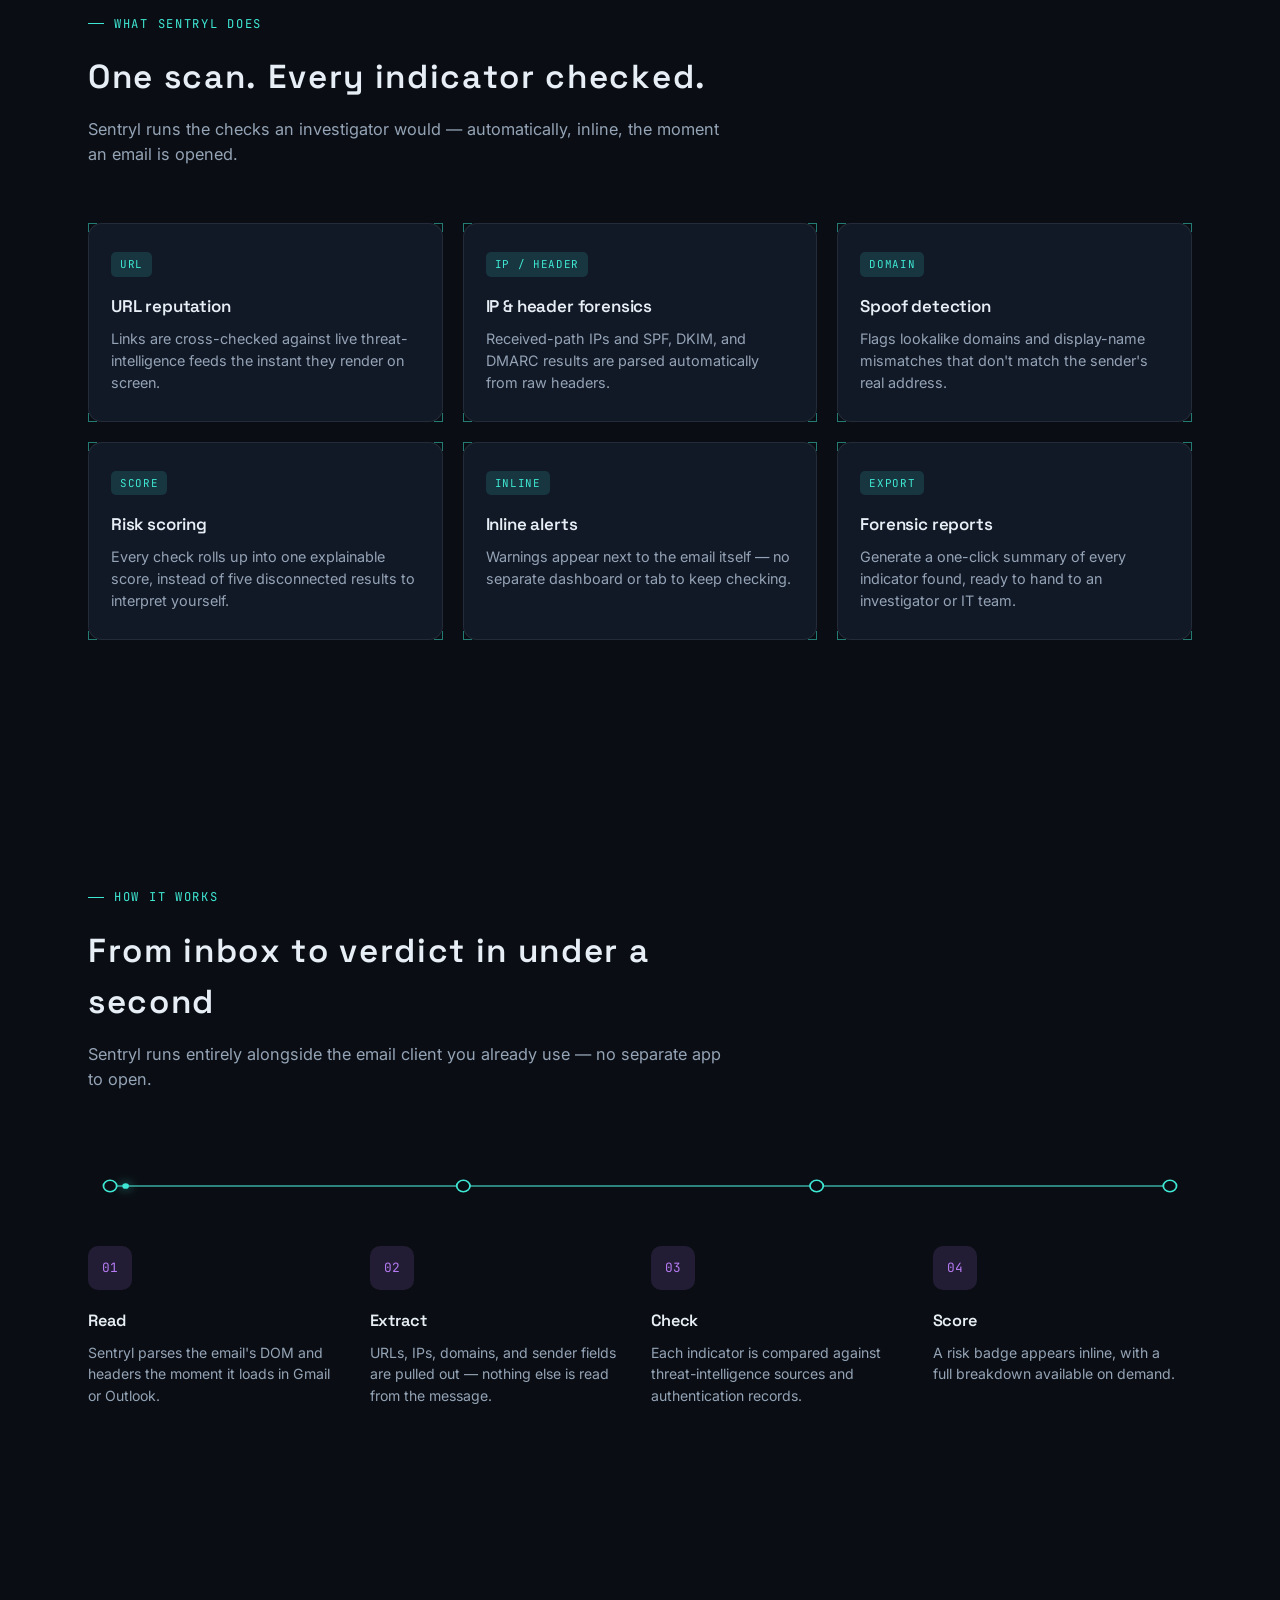
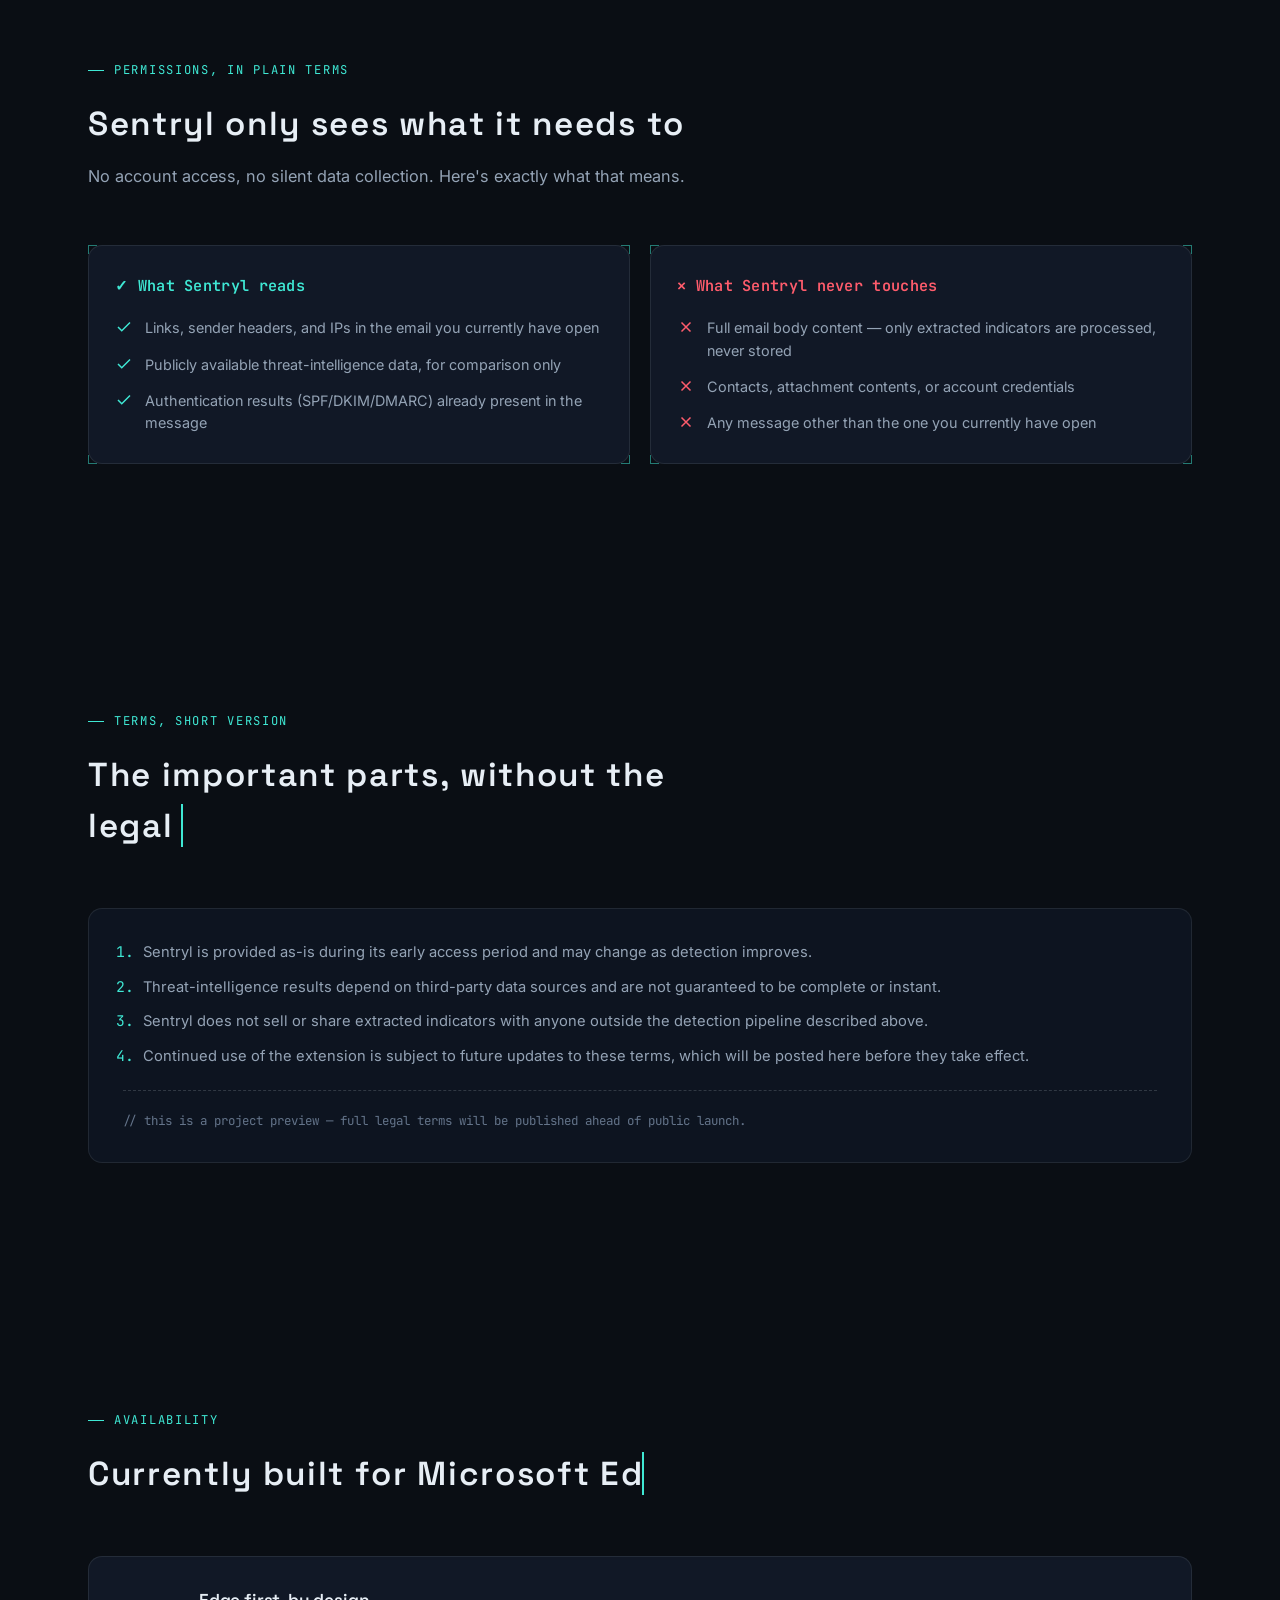
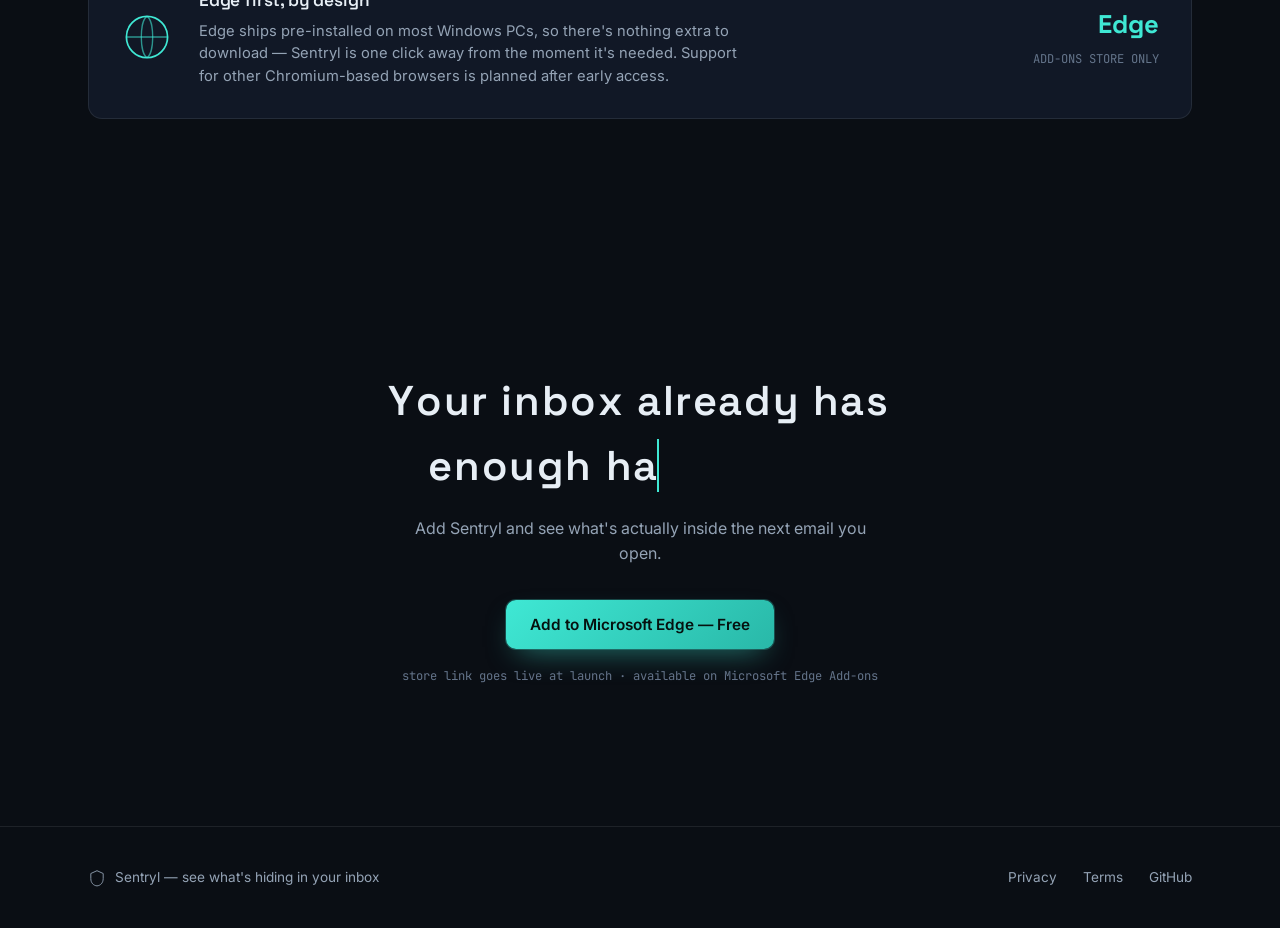
==== commit 9fa1daaf: "Add files via upload" ====
--- a/index.html
+++ b/index.html
@@ -430,12 +430,94 @@
   .footer-links a:hover{ color: var(--text); }
   .footer-brand{ display:flex; align-items:center; gap:9px; color: var(--muted); font-size: 0.85rem; }
 
+  /* ---------- loader ---------- */
+  .loader{
+    position: fixed; inset: 0; z-index: 999;
+    display:flex; align-items:center; justify-content:center;
+    background: var(--bg);
+    transition: opacity .6s ease, visibility .6s ease;
+  }
+  .loader.done{ opacity: 0; visibility: hidden; }
+  .loader-inner{ display:flex; flex-direction:column; align-items:center; gap:24px; }
+  .loader-mark{ width:38px; height:38px; opacity:.95; }
+  .loader-mark .mark-draw{ stroke-dasharray:100; stroke-dashoffset:100; animation: loaderDraw 1.3s ease forwards; }
+  .loader-mark .mark-fade{ opacity:0; animation: loaderFade .5s ease forwards .85s; }
+  @keyframes loaderDraw{ to{ stroke-dashoffset:0; } }
+  @keyframes loaderFade{ to{ opacity:1; } }
+  .loader-bar{ width:220px; height:1px; background: var(--border-strong); overflow:hidden; }
+  .loader-fill{ height:100%; width:0%; background: var(--cyan); box-shadow: 0 0 8px 1px rgba(63,232,212,0.6); }
+  .loader-readout{
+    font-size: 0.7rem; letter-spacing: 0.14em; text-transform: uppercase;
+    color: var(--muted-dim); display:flex; gap:9px; align-items:baseline;
+  }
+  .loader-readout #loaderPct{ color: var(--cyan); min-width: 2.4ch; display:inline-block; }
+  .loader-readout .loader-label{ transition: opacity .25s ease; }
+
+  /* ---------- corner brackets ---------- */
+  .bracket{ position: relative; }
+  .bracket .corner{ position:absolute; width:9px; height:9px; opacity:.5; pointer-events:none; transition: opacity .25s ease; }
+  .bracket .corner.tl{ top:-1px; left:-1px; border-top:1px solid var(--cyan); border-left:1px solid var(--cyan); }
+  .bracket .corner.tr{ top:-1px; right:-1px; border-top:1px solid var(--cyan); border-right:1px solid var(--cyan); }
+  .bracket .corner.bl{ bottom:-1px; left:-1px; border-bottom:1px solid var(--cyan); border-left:1px solid var(--cyan); }
+  .bracket .corner.br{ bottom:-1px; right:-1px; border-bottom:1px solid var(--cyan); border-right:1px solid var(--cyan); }
+  .bracket:hover .corner{ opacity: 1; }
+
+  /* ---------- typewriter text reveal ---------- */
+  .char{ visibility: hidden; border-right: 2px solid transparent; }
+  .char.visible{ visibility: visible; }
+  .char.cursor{ border-color: var(--cyan); }
+  .char.cursor.blink{ animation: caretBlink .8s steps(1) 6 both; }
+  @keyframes caretBlink{
+    0%, 49%  { border-color: var(--cyan); }
+    50%, 100%{ border-color: transparent; }
+  }
+
+  /* ---------- flow diagram ---------- */
+  .flow-diagram{ margin-bottom: 6px; }
+  .flow-svg{ width:100%; height:76px; display:block; overflow:visible; }
+  .flow-line-bg{ stroke: var(--border-strong); stroke-width:1; }
+  .flow-line-progress{
+    stroke: var(--cyan); stroke-width:1;
+    stroke-dasharray: 960; stroke-dashoffset: 960;
+    transition: stroke-dashoffset 1.7s cubic-bezier(.16,1,.3,1);
+  }
+  .flow-diagram.in-view .flow-line-progress{ stroke-dashoffset: 0; }
+  .flow-node circle{
+    fill: var(--bg); stroke: var(--cyan); stroke-width:1.6;
+    transform-origin: center; transform-box: fill-box;
+    transform: scale(0);
+    transition: transform .5s cubic-bezier(.34,1.56,.64,1);
+    transition-delay: calc(var(--i) * 0.2s + 0.35s);
+  }
+  .flow-diagram.in-view .flow-node circle{ transform: scale(1); }
+  .flow-pulse{ fill: var(--cyan); filter: drop-shadow(0 0 5px rgba(63,232,212,0.85)); opacity: 0; transition: opacity .4s ease .6s; }
+  .flow-diagram.in-view .flow-pulse{ opacity: 1; }
+  .flow-steps{ display:grid; grid-template-columns: repeat(4,1fr); gap: 0 22px; margin-top: 22px; }
+  @media (max-width: 900px){ .flow-steps{ grid-template-columns: 1fr; gap: 28px; } .flow-svg{ display:none; } }
+  .flow-step h3{ font-size: 1.02rem; margin-bottom: 8px; }
+  .flow-step p{ color: var(--muted); font-size: 0.88rem; margin:0; padding-right: 12px; }
+
   @media (prefers-reduced-motion: reduce){
     *{ animation-duration: 0.001ms !important; animation-iteration-count: 1 !important; transition-duration: 0.001ms !important; }
   }
 </style>
 </head>
 <body>
+
+<div class="loader" id="loader">
+  <div class="loader-inner">
+    <svg class="loader-mark" viewBox="0 0 32 32" fill="none">
+      <path class="mark-draw" d="M16 3 27 8v9c0 8-5 12.5-11 13-6-.5-11-5-11-13V8L16 3Z" stroke="#3fe8d4" stroke-width="1.6"/>
+      <path class="mark-fade" d="M9 16h14" stroke="#3fe8d4" stroke-width="1.6" opacity="0.55"/>
+      <circle class="mark-fade" cx="9" cy="16" r="1.4" fill="#3fe8d4"/>
+    </svg>
+    <div class="loader-bar"><div class="loader-fill" id="loaderFill"></div></div>
+    <div class="loader-readout mono">
+      <span id="loaderPct">00</span><span>%</span>
+      <span class="loader-label" id="loaderLabel">INITIALIZING SENTRYL</span>
+    </div>
+  </div>
+</div>
 
 <div class="grid-glow"></div>
 
@@ -466,7 +548,7 @@
     <div class="container hero-grid">
       <div>
         <div class="eyebrow">AI email forensics · browser extension</div>
-        <h1>Every email hides evidence.<br>Sentryl reads it <span class="accent">before you click.</span></h1>
+        <h1 class="text-reveal" id="heroTitle">Every email hides evidence.<br>Sentryl reads it <span class="accent">before you click.</span></h1>
         <p class="lead">Sentryl scans messages the moment they open — surfacing malicious links, spoofed senders, and unsafe IPs directly inside Gmail and Outlook, so the risk is visible before it becomes a mistake.</p>
         <div class="hero-actions">
           <button class="btn-primary" onclick="document.getElementById('cta').scrollIntoView({behavior:'smooth'})">
@@ -503,26 +585,26 @@
     <div class="container">
       <div class="section-head reveal">
         <div class="eyebrow">The problem</div>
-        <h2>Threat hunting still runs on copy and paste</h2>
+        <h2 class="text-reveal">Threat hunting still runs on copy and paste</h2>
         <p>Most people — and most investigators — check a suspicious email the same way they did five years ago: manually, one tool at a time, after the fact.</p>
       </div>
       <div class="problem-grid">
-        <div class="p-card reveal">
+        <div class="p-card reveal bracket">
           <svg class="icon" viewBox="0 0 24 24" fill="none" stroke="currentColor" stroke-width="1.6"><rect x="9" y="9" width="13" height="13" rx="2"/><path d="M5 15V5a2 2 0 0 1 2-2h10"/></svg>
           <h3>Copy-paste triage</h3>
           <p>Investigators paste the same link or IP into four or five different lookup tools before drawing a conclusion.</p>
         </div>
-        <div class="p-card reveal">
+        <div class="p-card reveal bracket">
           <svg class="icon" viewBox="0 0 24 24" fill="none" stroke="currentColor" stroke-width="1.6"><path d="M2 12s4-7 10-7 10 7 10 7-4 7-10 7-10-7-10-7Z"/><circle cx="12" cy="12" r="3"/><path d="M4 4l16 16"/></svg>
           <h3>Invisible spoofing</h3>
           <p>Lookalike domains and forged sender headers pass a casual glance — the difference is a single swapped character.</p>
         </div>
-        <div class="p-card reveal">
+        <div class="p-card reveal bracket">
           <svg class="icon" viewBox="0 0 24 24" fill="none" stroke="currentColor" stroke-width="1.6"><path d="M3 6h18M3 12h18M3 18h18" opacity=".4"/><path d="M8 6v12M16 6v12" stroke-dasharray="2 3"/></svg>
           <h3>No forensic trail</h3>
           <p>Once a phishing email is deleted, the indicators it contained usually disappear with it.</p>
         </div>
-        <div class="p-card reveal">
+        <div class="p-card reveal bracket">
           <svg class="icon" viewBox="0 0 24 24" fill="none" stroke="currentColor" stroke-width="1.6"><circle cx="12" cy="12" r="9"/><path d="M12 7v5l3 3"/></svg>
           <h3>Reactive, not real-time</h3>
           <p>Detection usually happens after someone has already clicked — reporting is a post-mortem, not a safeguard.</p>
@@ -536,36 +618,36 @@
     <div class="container">
       <div class="section-head reveal">
         <div class="eyebrow">What Sentryl does</div>
-        <h2>One scan. Every indicator checked.</h2>
+        <h2 class="text-reveal">One scan. Every indicator checked.</h2>
         <p>Sentryl runs the checks an investigator would — automatically, inline, the moment an email is opened.</p>
       </div>
       <div class="feature-grid">
-        <div class="f-card reveal">
+        <div class="f-card reveal bracket">
           <span class="f-tag">URL</span>
           <h3>URL reputation</h3>
           <p>Links are cross-checked against live threat-intelligence feeds the instant they render on screen.</p>
         </div>
-        <div class="f-card reveal">
+        <div class="f-card reveal bracket">
           <span class="f-tag">IP / HEADER</span>
           <h3>IP &amp; header forensics</h3>
           <p>Received-path IPs and SPF, DKIM, and DMARC results are parsed automatically from raw headers.</p>
         </div>
-        <div class="f-card reveal">
+        <div class="f-card reveal bracket">
           <span class="f-tag">DOMAIN</span>
           <h3>Spoof detection</h3>
           <p>Flags lookalike domains and display-name mismatches that don't match the sender's real address.</p>
         </div>
-        <div class="f-card reveal">
+        <div class="f-card reveal bracket">
           <span class="f-tag">SCORE</span>
           <h3>Risk scoring</h3>
           <p>Every check rolls up into one explainable score, instead of five disconnected results to interpret yourself.</p>
         </div>
-        <div class="f-card reveal">
+        <div class="f-card reveal bracket">
           <span class="f-tag">INLINE</span>
           <h3>Inline alerts</h3>
           <p>Warnings appear next to the email itself — no separate dashboard or tab to keep checking.</p>
         </div>
-        <div class="f-card reveal">
+        <div class="f-card reveal bracket">
           <span class="f-tag">EXPORT</span>
           <h3>Forensic reports</h3>
           <p>Generate a one-click summary of every indicator found, ready to hand to an investigator or IT team.</p>
@@ -579,29 +661,42 @@
     <div class="container">
       <div class="section-head reveal">
         <div class="eyebrow">How it works</div>
-        <h2>From inbox to verdict in under a second</h2>
+        <h2 class="text-reveal">From inbox to verdict in under a second</h2>
         <p>Sentryl runs entirely alongside the email client you already use — no separate app to open.</p>
       </div>
-      <div class="steps">
-        <div class="step reveal">
-          <div class="step-num mono">01</div>
-          <h3>Read</h3>
-          <p>Sentryl parses the email's DOM and headers the moment it loads in Gmail or Outlook.</p>
-        </div>
-        <div class="step reveal">
-          <div class="step-num mono">02</div>
-          <h3>Extract</h3>
-          <p>URLs, IPs, domains, and sender fields are pulled out — nothing else is read from the message.</p>
-        </div>
-        <div class="step reveal">
-          <div class="step-num mono">03</div>
-          <h3>Check</h3>
-          <p>Each indicator is compared against threat-intelligence sources and authentication records.</p>
-        </div>
-        <div class="step reveal">
-          <div class="step-num mono">04</div>
-          <h3>Score</h3>
-          <p>A risk badge appears inline, with a full breakdown available on demand.</p>
+      <div class="flow-diagram reveal">
+        <svg class="flow-svg" viewBox="0 0 1000 80" preserveAspectRatio="none" aria-hidden="true">
+          <line class="flow-line-bg" x1="20" y1="40" x2="980" y2="40"/>
+          <line class="flow-line-progress" x1="20" y1="40" x2="980" y2="40"/>
+          <circle class="flow-pulse" r="3" cx="20" cy="40">
+            <animateMotion dur="3.4s" begin="2s" repeatCount="indefinite" path="M0,0 L960,0"/>
+          </circle>
+          <g class="flow-node" style="--i:0"><circle cx="20" cy="40" r="6"/></g>
+          <g class="flow-node" style="--i:1"><circle cx="340" cy="40" r="6"/></g>
+          <g class="flow-node" style="--i:2"><circle cx="660" cy="40" r="6"/></g>
+          <g class="flow-node" style="--i:3"><circle cx="980" cy="40" r="6"/></g>
+        </svg>
+        <div class="flow-steps">
+          <div class="flow-step">
+            <div class="step-num mono">01</div>
+            <h3>Read</h3>
+            <p>Sentryl parses the email's DOM and headers the moment it loads in Gmail or Outlook.</p>
+          </div>
+          <div class="flow-step">
+            <div class="step-num mono">02</div>
+            <h3>Extract</h3>
+            <p>URLs, IPs, domains, and sender fields are pulled out — nothing else is read from the message.</p>
+          </div>
+          <div class="flow-step">
+            <div class="step-num mono">03</div>
+            <h3>Check</h3>
+            <p>Each indicator is compared against threat-intelligence sources and authentication records.</p>
+          </div>
+          <div class="flow-step">
+            <div class="step-num mono">04</div>
+            <h3>Score</h3>
+            <p>A risk badge appears inline, with a full breakdown available on demand.</p>
+          </div>
         </div>
       </div>
     </div>
@@ -612,11 +707,11 @@
     <div class="container">
       <div class="section-head reveal">
         <div class="eyebrow">Permissions, in plain terms</div>
-        <h2>Sentryl only sees what it needs to</h2>
+        <h2 class="text-reveal">Sentryl only sees what it needs to</h2>
         <p>No account access, no silent data collection. Here's exactly what that means.</p>
       </div>
       <div class="perm-grid">
-        <div class="perm-card yes reveal">
+        <div class="perm-card yes reveal bracket">
           <h3>✓ What Sentryl reads</h3>
           <ul class="perm-list">
             <li><svg viewBox="0 0 24 24" fill="none" stroke="currentColor" stroke-width="2"><path d="M20 6 9 17l-5-5"/></svg>Links, sender headers, and IPs in the email you currently have open</li>
@@ -624,7 +719,7 @@
             <li><svg viewBox="0 0 24 24" fill="none" stroke="currentColor" stroke-width="2"><path d="M20 6 9 17l-5-5"/></svg>Authentication results (SPF/DKIM/DMARC) already present in the message</li>
           </ul>
         </div>
-        <div class="perm-card no reveal">
+        <div class="perm-card no reveal bracket">
           <h3>✕ What Sentryl never touches</h3>
           <ul class="perm-list">
             <li><svg viewBox="0 0 24 24" fill="none" stroke="currentColor" stroke-width="2"><path d="M18 6 6 18M6 6l12 12"/></svg>Full email body content — only extracted indicators are processed, never stored</li>
@@ -641,7 +736,7 @@
     <div class="container">
       <div class="section-head reveal">
         <div class="eyebrow">Terms, short version</div>
-        <h2>The important parts, without the legal density</h2>
+        <h2 class="text-reveal">The important parts, without the legal density</h2>
       </div>
       <div class="terms-panel reveal">
         <ol>
@@ -660,7 +755,7 @@
     <div class="container">
       <div class="section-head reveal">
         <div class="eyebrow">Availability</div>
-        <h2>Currently built for Microsoft Edge</h2>
+        <h2 class="text-reveal">Currently built for Microsoft Edge</h2>
       </div>
       <div class="avail-box reveal">
         <svg class="browser-icon" viewBox="0 0 48 48" fill="none">
@@ -684,7 +779,7 @@
   <section class="cta-section" id="cta">
     <div class="container">
       <div class="reveal">
-        <h2>Your inbox already has enough happening.</h2>
+        <h2 class="text-reveal">Your inbox already has enough happening.</h2>
         <p>Add Sentryl and see what's actually inside the next email you open.</p>
         <a href="#" class="btn-primary" style="text-decoration:none;">Add to Microsoft Edge — Free</a>
         <div class="cta-note">store link goes live at launch · available on Microsoft Edge Add-ons</div>
@@ -709,6 +804,58 @@
 </footer>
 
 <script>
+  const reducedMotion = window.matchMedia('(prefers-reduced-motion: reduce)').matches;
+
+  /* ---- wrap text into per-character spans for the typewriter reveal ---- */
+  function wrapChars(el){
+    const walker = document.createTreeWalker(el, NodeFilter.SHOW_TEXT);
+    const nodes = [];
+    while (walker.nextNode()) nodes.push(walker.currentNode);
+    nodes.forEach(node => {
+      const frag = document.createDocumentFragment();
+      [...node.textContent].forEach(ch => {
+        const span = document.createElement('span');
+        span.className = 'char';
+        span.textContent = ch;
+        frag.appendChild(span);
+      });
+      node.parentNode.replaceChild(frag, node);
+    });
+  }
+  document.querySelectorAll('.text-reveal').forEach(el => wrapChars(el));
+
+  /* ---- type out an element's characters in sequence, with a moving cursor ---- */
+  function typeEl(el, charDelay){
+    charDelay = charDelay || 20;
+    const chars = Array.from(el.querySelectorAll('.char'));
+    if (reducedMotion) {
+      chars.forEach(c => c.classList.add('visible'));
+      return;
+    }
+    chars.forEach((c, i) => {
+      setTimeout(() => {
+        if (i > 0) chars[i - 1].classList.remove('cursor');
+        c.classList.add('visible', 'cursor');
+      }, i * charDelay);
+    });
+    setTimeout(() => {
+      const last = chars[chars.length - 1];
+      if (!last) return;
+      last.classList.add('blink');
+      setTimeout(() => last.classList.remove('cursor', 'blink'), 4800);
+    }, chars.length * charDelay);
+  }
+
+  /* ---- instrument-panel corner brackets ---- */
+  document.querySelectorAll('.bracket').forEach(el => {
+    ['tl', 'tr', 'bl', 'br'].forEach(pos => {
+      const c = document.createElement('span');
+      c.className = 'corner ' + pos;
+      el.appendChild(c);
+    });
+  });
+
+  /* ---- scroll reveal ---- */
   const revealEls = document.querySelectorAll('.reveal');
   const io = new IntersectionObserver((entries) => {
     entries.forEach(e => {
@@ -719,6 +866,60 @@
     });
   }, { threshold: 0.15 });
   revealEls.forEach(el => io.observe(el));
+
+  /* ---- trigger the typewriter effect for section headings as they scroll in ---- */
+  const heroTitle = document.getElementById('heroTitle');
+  const typeTargets = document.querySelectorAll('.text-reveal:not(#heroTitle)');
+  const typeIO = new IntersectionObserver((entries) => {
+    entries.forEach(e => {
+      if (e.isIntersecting) {
+        typeEl(e.target);
+        typeIO.unobserve(e.target);
+      }
+    });
+  }, { threshold: 0.4 });
+  typeTargets.forEach(el => typeIO.observe(el));
+
+  /* ---- boot-sequence loader ---- */
+  const loader = document.getElementById('loader');
+  const fill = document.getElementById('loaderFill');
+  const pct = document.getElementById('loaderPct');
+  const label = document.getElementById('loaderLabel');
+  const stages = [
+    [0,   'INITIALIZING SENTRYL'],
+    [30,  'PARSING HEADERS'],
+    [62,  'CROSS-REFERENCING THREAT FEED'],
+    [90,  'RENDERING INTERFACE']
+  ];
+
+  function finishLoad(){
+    loader.classList.add('done');
+    typeEl(heroTitle, 22);
+    setTimeout(() => { loader.style.display = 'none'; }, 650);
+  }
+
+  if (reducedMotion) {
+    finishLoad();
+  } else {
+    let progress = 0;
+    const duration = 1500;
+    const start = performance.now();
+    function tick(now){
+      progress = Math.min(100, ((now - start) / duration) * 100);
+      const shown = Math.floor(progress);
+      pct.textContent = String(shown).padStart(2, '0');
+      fill.style.width = progress + '%';
+      let current = stages[0][1];
+      for (const [threshold, text] of stages) { if (progress >= threshold) current = text; }
+      if (label.textContent !== current) label.textContent = current;
+      if (progress < 100) {
+        requestAnimationFrame(tick);
+      } else {
+        setTimeout(finishLoad, 180);
+      }
+    }
+    requestAnimationFrame(tick);
+  }
 </script>
 
 </body>
